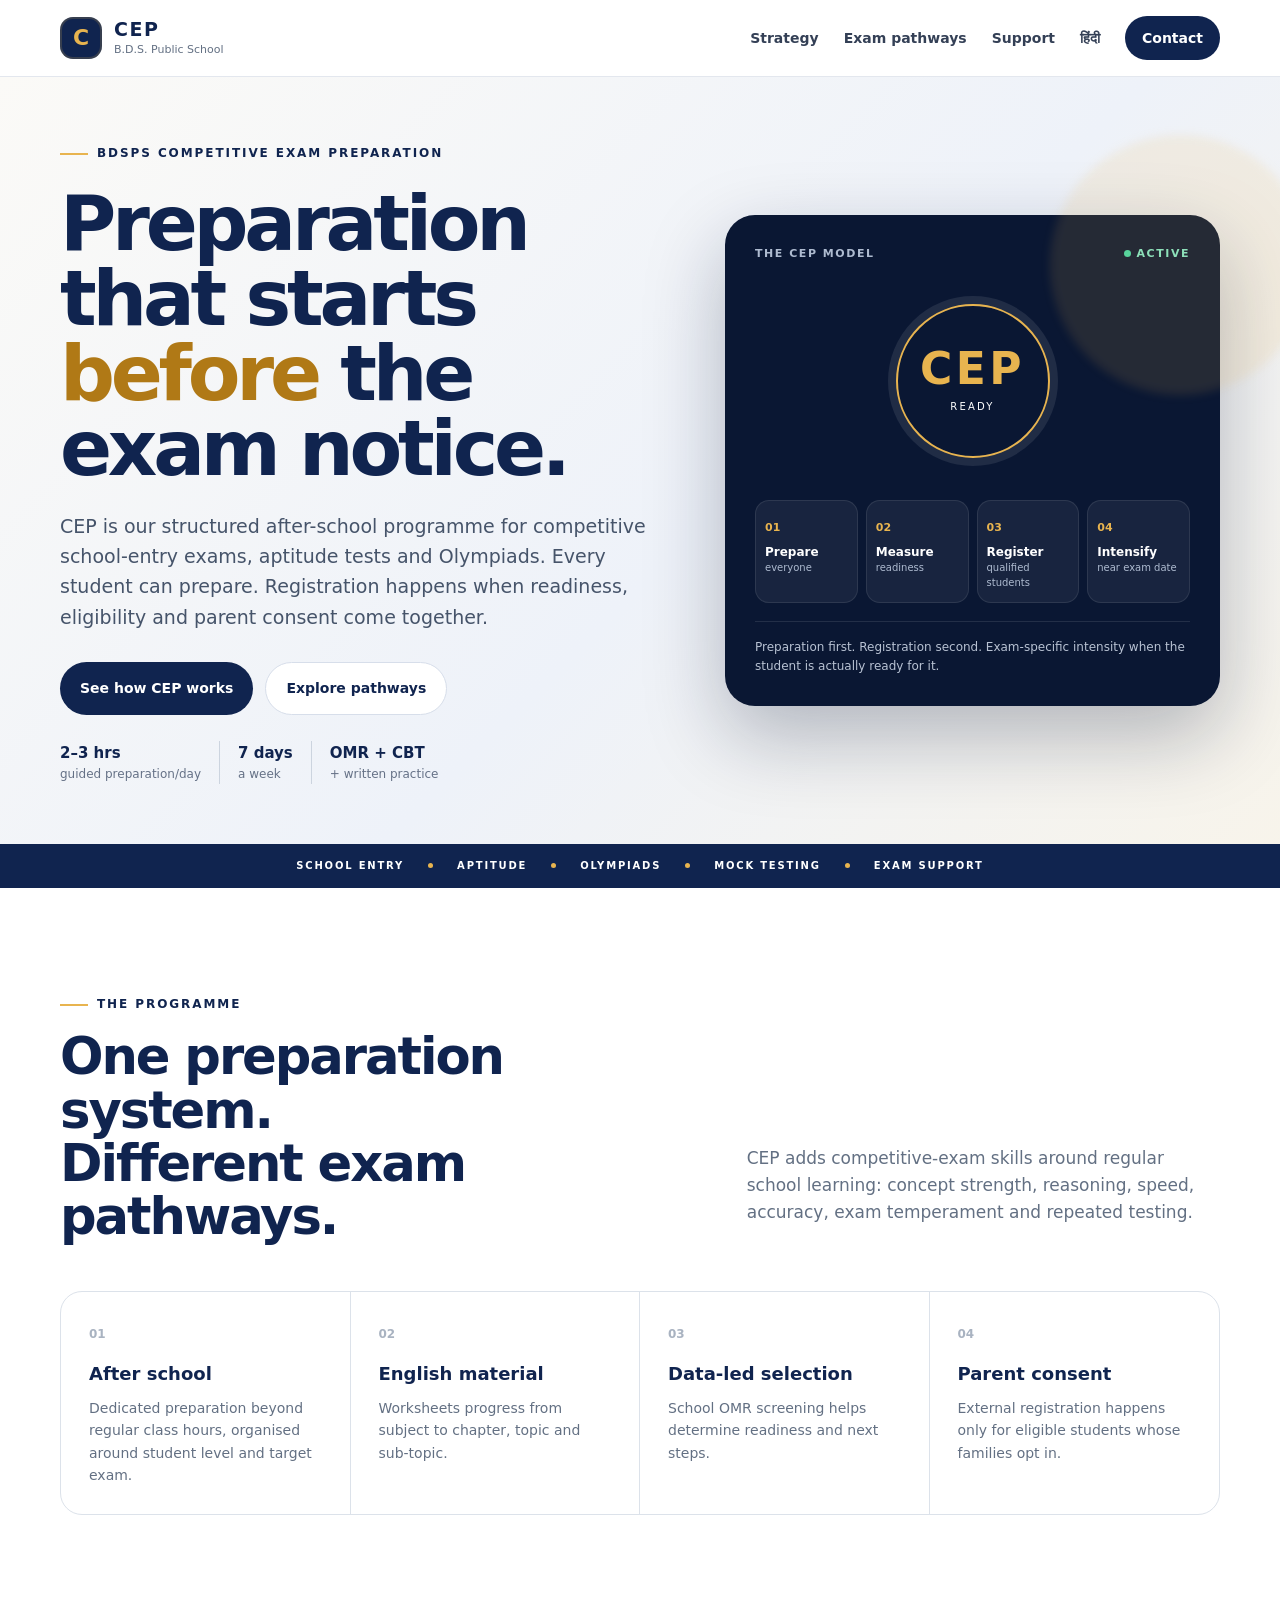
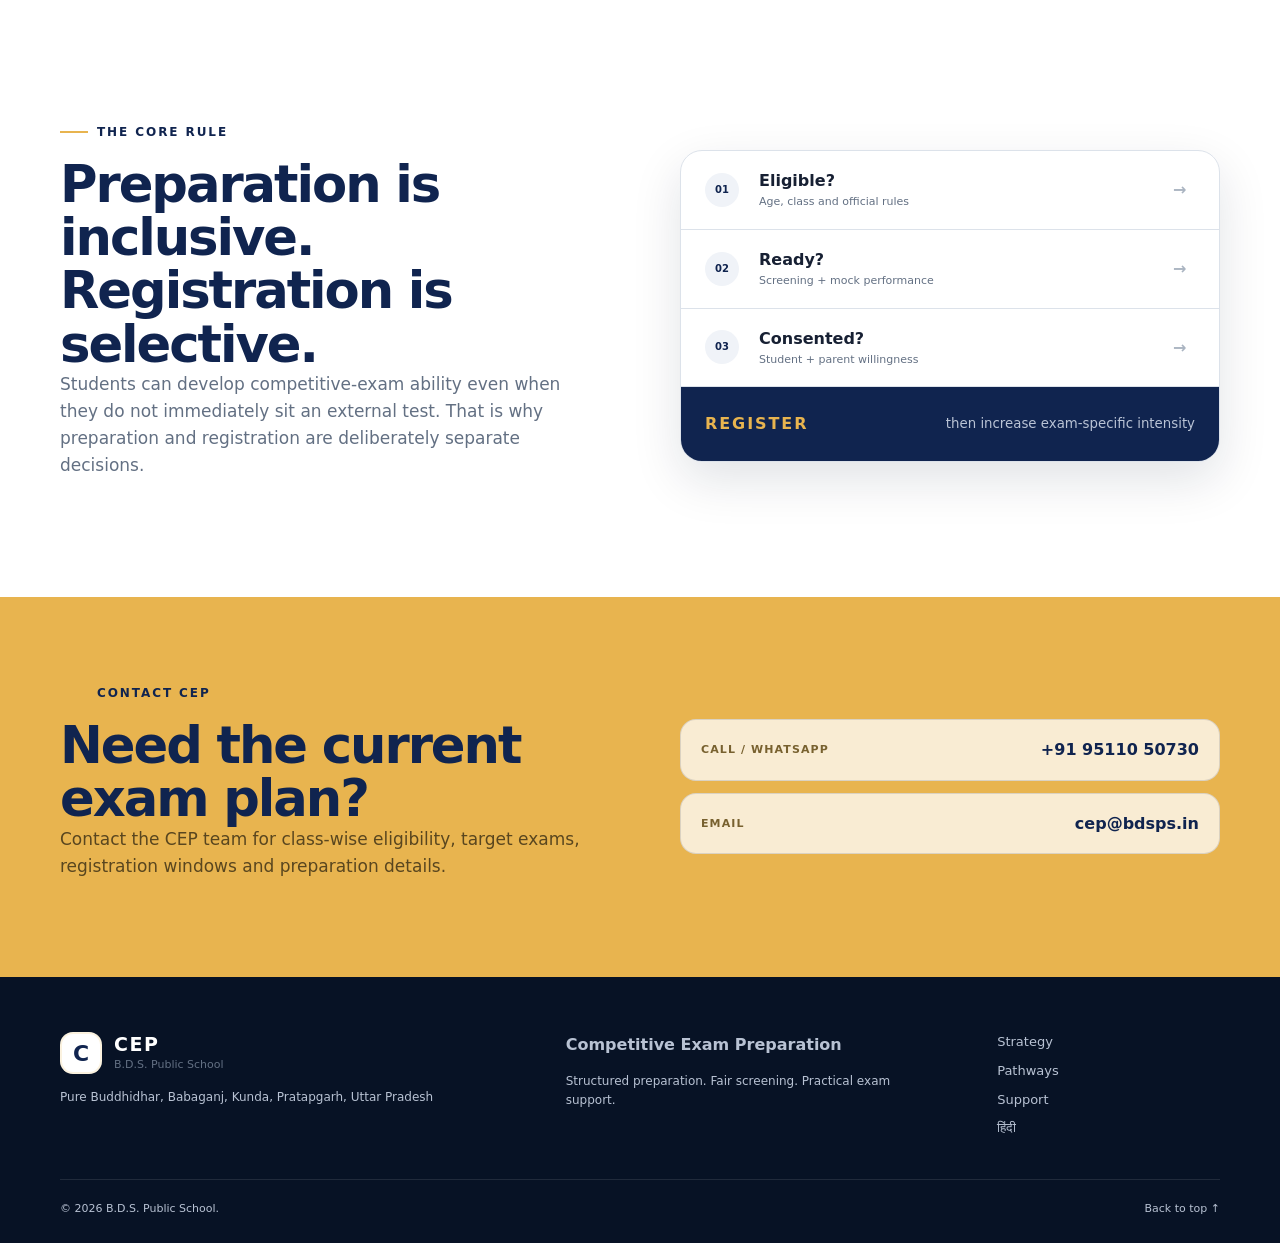
==== index.html @ 75f3b8fa "Add CEP home page" ====
<!doctype html><html lang="en"><head><meta charset="utf-8"><meta name="viewport" content="width=device-width,initial-scale=1"><meta name="theme-color" content="#10244f"><title>CEP | B.D.S. Public School</title><meta name="description" content="Competitive Exam Preparation at B.D.S. Public School: structured after-school preparation, readiness screening and exam support."><link rel="canonical" href="https://cep.bdsps.in/"><link rel="icon" href="favicon.svg" type="image/svg+xml"><link rel="stylesheet" href="styles.css"></head><body><a class="skip-link" href="#main">Skip to main content</a><header class="site-header" id="top"><div class="container nav-wrap"><a class="brand" href="index.html"><span class="brand-mark">C</span><span class="brand-copy"><strong>CEP</strong><small>B.D.S. Public School</small></span></a><button class="nav-toggle" aria-expanded="false" aria-controls="site-nav"><span></span><span></span><span></span></button><nav class="site-nav" id="site-nav"><a href="strategy.html">Strategy</a><a href="pathways.html">Exam pathways</a><a href="support.html">Support</a><a href="hindi.html">हिंदी</a><a class="nav-cta" href="#contact">Contact</a></nav></div></header><main id="main"><section class="hero"><div class="hero-grid container"><div class="hero-copy reveal"><div class="eyebrow">BDSPS COMPETITIVE EXAM PREPARATION</div><h1>Preparation that starts <em>before</em> the exam notice.</h1><p class="hero-lead">CEP is our structured after-school programme for competitive school-entry exams, aptitude tests and Olympiads. Every student can prepare. Registration happens when readiness, eligibility and parent consent come together.</p><div class="hero-actions"><a class="button primary" href="strategy.html">See how CEP works</a><a class="button secondary" href="pathways.html">Explore pathways</a></div><div class="trust-row"><span><b>2–3 hrs</b> guided preparation/day</span><span><b>7 days</b> a week</span><span><b>OMR + CBT</b> + written practice</span></div></div><div class="hero-panel reveal"><div class="panel-topline"><span>THE CEP MODEL</span><span class="live-dot">ACTIVE</span></div><div class="score-ring"><span>CEP</span><small>READY</small></div><div class="panel-flow"><div><span>01</span><p>Prepare<br><small>everyone</small></p></div><div><span>02</span><p>Measure<br><small>readiness</small></p></div><div><span>03</span><p>Register<br><small>qualified students</small></p></div><div><span>04</span><p>Intensify<br><small>near exam date</small></p></div></div><div class="panel-note">Preparation first. Registration second. Exam-specific intensity when the student is actually ready for it.</div></div></div><div class="hero-band"><span>SCHOOL ENTRY</span><i></i><span>APTITUDE</span><i></i><span>OLYMPIADS</span><i></i><span>MOCK TESTING</span><i></i><span>EXAM SUPPORT</span></div></section><section class="section intro"><div class="container split-heading reveal"><div><div class="section-kicker">THE PROGRAMME</div><h2>One preparation system.<br>Different exam pathways.</h2></div><p>CEP adds competitive-exam skills around regular school learning: concept strength, reasoning, speed, accuracy, exam temperament and repeated testing.</p></div><div class="container stats-grid reveal"><article><strong>01</strong><h3>After school</h3><p>Dedicated preparation beyond regular class hours, organised around student level and target exam.</p></article><article><strong>02</strong><h3>English material</h3><p>Worksheets progress from subject to chapter, topic and sub-topic.</p></article><article><strong>03</strong><h3>Data-led selection</h3><p>School OMR screening helps determine readiness and next steps.</p></article><article><strong>04</strong><h3>Parent consent</h3><p>External registration happens only for eligible students whose families opt in.</p></article></div></section><section class="section eligibility"><div class="container eligibility-grid"><div class="reveal"><div class="section-kicker">THE CORE RULE</div><h2>Preparation is inclusive.<br>Registration is selective.</h2><p>Students can develop competitive-exam ability even when they do not immediately sit an external test. That is why preparation and registration are deliberately separate decisions.</p></div><div class="decision-card reveal"><div class="decision-row"><span>01</span><p><b>Eligible?</b><small>Age, class and official rules</small></p><strong>→</strong></div><div class="decision-row"><span>02</span><p><b>Ready?</b><small>Screening + mock performance</small></p><strong>→</strong></div><div class="decision-row"><span>03</span><p><b>Consented?</b><small>Student + parent willingness</small></p><strong>→</strong></div><div class="decision-result"><span>REGISTER</span><small>then increase exam-specific intensity</small></div></div></div></section><section class="contact" id="contact"><div class="container contact-grid reveal"><div><div class="section-kicker">CONTACT CEP</div><h2>Need the current exam plan?</h2><p>Contact the CEP team for class-wise eligibility, target exams, registration windows and preparation details.</p></div><div class="contact-actions"><a href="tel:+919511050730"><span>Call / WhatsApp</span><strong>+91 95110 50730</strong></a><a href="mailto:cep@bdsps.in"><span>Email</span><strong>cep@bdsps.in</strong></a></div></div></section></main><footer class="site-footer"><div class="container footer-grid"><div><a class="brand footer-brand" href="index.html"><span class="brand-mark">C</span><span class="brand-copy"><strong>CEP</strong><small>B.D.S. Public School</small></span></a><p>Pure Buddhidhar, Babaganj, Kunda, Pratapgarh, Uttar Pradesh</p></div><div><strong>Competitive Exam Preparation</strong><p>Structured preparation. Fair screening. Practical exam support.</p></div><div class="footer-links"><a href="strategy.html">Strategy</a><a href="pathways.html">Pathways</a><a href="support.html">Support</a><a href="hindi.html">हिंदी</a></div></div><div class="container footer-bottom"><span>© <span id="year"></span> B.D.S. Public School.</span><a href="#top">Back to top ↑</a></div></footer><script src="script.js" defer></script></body></html>
---- styles.css ----
:root{--navy:#10244f;--navy2:#0a1733;--gold:#e8b44f;--cream:#f7f3ea;--ink:#172033;--muted:#637083;--line:#dce2ea;--white:#fff;--green:#2c8b67;--shadow:0 18px 50px rgba(10,23,51,.12);--radius:22px}*{box-sizing:border-box}html{scroll-behavior:smooth}body{margin:0;font-family:Inter,ui-sans-serif,system-ui,-apple-system,BlinkMacSystemFont,"Segoe UI",sans-serif;color:var(--ink);background:var(--white);line-height:1.6}a{color:inherit;text-decoration:none}button,input,textarea{font:inherit}.container{width:min(1160px,calc(100% - 40px));margin:auto}.narrow{width:min(860px,calc(100% - 40px));margin:auto}.skip-link{position:absolute;left:-999px;top:0;background:#fff;padding:10px;z-index:999}.skip-link:focus{left:10px;top:10px}.site-header{position:sticky;top:0;z-index:50;background:rgba(255,255,255,.93);backdrop-filter:blur(15px);border-bottom:1px solid rgba(220,226,234,.8)}.nav-wrap{min-height:76px;display:flex;align-items:center;justify-content:space-between;gap:24px}.brand{display:inline-flex;align-items:center;gap:12px}.brand-mark{display:grid;place-items:center;width:42px;height:42px;border-radius:13px;background:var(--navy);color:var(--gold);font-weight:900;font-size:22px;box-shadow:inset 0 0 0 2px rgba(232,180,79,.18)}.brand-copy{display:flex;flex-direction:column;line-height:1.05}.brand-copy strong{font-size:19px;letter-spacing:.08em;color:var(--navy)}.brand-copy small{font-size:11px;color:var(--muted);margin-top:4px}.site-nav{display:flex;align-items:center;gap:25px;font-size:14px;font-weight:700;color:#344056}.site-nav a{transition:.2s}.site-nav a:hover{color:var(--navy)}.nav-cta{background:var(--navy);color:#fff!important;padding:11px 17px;border-radius:999px}.nav-toggle{display:none;background:none;border:0;padding:10px}.nav-toggle span{display:block;width:25px;height:2px;background:var(--navy);margin:5px}.hero{background:linear-gradient(135deg,#fbfaf7 0%,#eef2f9 55%,#f8f4ea 100%);overflow:hidden}.hero-grid{display:grid;grid-template-columns:1.1fr .9fr;gap:60px;align-items:center;min-height:680px;padding-top:60px;padding-bottom:60px}.eyebrow,.section-kicker{display:inline-flex;align-items:center;gap:9px;font-size:12px;font-weight:900;letter-spacing:.16em;text-transform:uppercase;color:var(--navy)}.eyebrow:before,.section-kicker:before{content:"";width:28px;height:2px;background:var(--gold)}h1,h2,h3,p{margin-top:0}h1{font-size:clamp(48px,6vw,78px);line-height:.98;letter-spacing:-.055em;margin:22px 0 24px;max-width:760px;color:var(--navy)}h1 em{font-style:normal;color:#b07916}.hero-lead{font-size:19px;color:#46546a;max-width:680px}.hero-actions{display:flex;gap:12px;flex-wrap:wrap;margin:30px 0 26px}.button{display:inline-flex;align-items:center;justify-content:center;padding:14px 20px;border-radius:999px;font-weight:800;font-size:14px}.button.primary{background:var(--navy);color:#fff}.button.secondary{background:#fff;color:var(--navy);border:1px solid #d7deea}.trust-row{display:flex;flex-wrap:wrap;gap:18px;font-size:12px;color:#657186}.trust-row span{padding-right:18px;border-right:1px solid #ccd4df}.trust-row span:last-child{border:0}.trust-row b{display:block;color:var(--navy);font-size:15px}.hero-panel{background:var(--navy2);color:#fff;border-radius:30px;padding:30px;box-shadow:0 30px 80px rgba(10,23,51,.28);position:relative;isolation:isolate}.hero-panel:after{content:"";position:absolute;width:260px;height:260px;border-radius:50%;background:rgba(232,180,79,.12);filter:blur(5px);right:-90px;top:-80px;z-index:-1}.panel-topline{display:flex;justify-content:space-between;font-size:11px;letter-spacing:.14em;font-weight:800;color:#aebbd0}.live-dot{color:#8de0b9}.live-dot:before{content:"";display:inline-block;width:7px;height:7px;border-radius:50%;background:#58d39b;margin-right:6px}.score-ring{width:170px;height:170px;border-radius:50%;margin:34px auto;display:grid;place-items:center;align-content:center;border:10px solid rgba(255,255,255,.09);outline:2px solid var(--gold);outline-offset:-10px}.score-ring span{font-size:44px;font-weight:900;letter-spacing:.08em;color:var(--gold);line-height:1}.score-ring small{font-size:10px;letter-spacing:.22em;margin-top:8px}.panel-flow{display:grid;grid-template-columns:repeat(4,1fr);gap:8px}.panel-flow>div{background:rgba(255,255,255,.06);border:1px solid rgba(255,255,255,.09);border-radius:14px;padding:12px 9px}.panel-flow span{color:var(--gold);font-size:11px;font-weight:900}.panel-flow p{margin:6px 0 0;font-weight:800;font-size:12px;line-height:1.25}.panel-flow small{font-weight:500;color:#aebbd0}.panel-note{margin-top:18px;padding-top:16px;border-top:1px solid rgba(255,255,255,.1);color:#b8c2d3;font-size:12px}.hero-band{display:flex;justify-content:center;align-items:center;gap:24px;background:var(--navy);color:#fff;white-space:nowrap;overflow:hidden;padding:14px;font-size:10px;letter-spacing:.18em;font-weight:900}.hero-band i{width:5px;height:5px;border-radius:50%;background:var(--gold)}.section{padding:100px 0}.split-heading,.section-head{display:grid;grid-template-columns:1fr .78fr;gap:80px;align-items:end;margin-bottom:48px}.split-heading h2,.section-head h2,.practice h2,.eligibility h2,.hindi h2,.contact h2{font-size:clamp(38px,4vw,58px);line-height:1.04;letter-spacing:-.04em;color:var(--navy);margin:16px 0 0}.split-heading>p,.section-head>p{color:var(--muted);font-size:17px}.stats-grid{display:grid;grid-template-columns:repeat(4,1fr);border:1px solid var(--line);border-radius:var(--radius);overflow:hidden}.stats-grid article{padding:28px;border-right:1px solid var(--line)}.stats-grid article:last-child{border:0}.stats-grid strong{color:#a9b3c1;font-size:12px}.stats-grid h3{font-size:18px;margin:14px 0 8px;color:var(--navy)}.stats-grid p{font-size:14px;color:var(--muted);margin:0}.pathways{background:var(--cream)}.pathway-grid{display:grid;grid-template-columns:1.15fr 1fr 1fr;gap:18px}.pathway-card{background:#fff;border:1px solid #e2dfd7;border-radius:var(--radius);padding:30px;min-height:390px;display:flex;flex-direction:column}.pathway-card.featured{background:var(--navy);color:#fff;border-color:var(--navy)}.card-index{font-size:12px;font-weight:900;color:#a1aabd}.featured .card-index{color:#8ea0bf}.card-tag{font-size:10px;letter-spacing:.14em;font-weight:900;color:#a66e0d;margin-top:60px}.featured .card-tag{color:var(--gold)}.pathway-card h3{font-size:27px;line-height:1.08;margin:9px 0 14px;color:var(--navy)}.featured h3{color:#fff}.pathway-card p{font-size:14px;color:var(--muted)}.featured p{color:#bcc7da}.chip-row{display:flex;gap:7px;flex-wrap:wrap;margin-top:auto}.chip-row span{font-size:10px;font-weight:800;border:1px solid #dce2ea;padding:6px 9px;border-radius:999px}.featured .chip-row span{border-color:rgba(255,255,255,.16);color:#d7deea}.strategy{background:var(--navy2);color:#fff}.section-head.light h2{color:#fff}.section-head.light>p{color:#aebbd0}.strategy .section-kicker{color:#f3cb7c}.timeline{display:grid;grid-template-columns:repeat(2,1fr);gap:1px;background:rgba(255,255,255,.12);border:1px solid rgba(255,255,255,.12);border-radius:var(--radius);overflow:hidden}.timeline article{display:flex;gap:20px;padding:28px;background:var(--navy2)}.timeline .step{font-size:11px;color:var(--gold);font-weight:900}.timeline h3{font-size:18px;margin-bottom:7px}.timeline p{font-size:13px;color:#aebbd0;margin:0}.practice-grid,.eligibility-grid,.hindi-grid,.contact-grid{display:grid;grid-template-columns:1fr 1fr;gap:80px;align-items:center}.practice-copy>p,.eligibility-grid>div>p,.hindi-grid>div>p,.contact p{color:var(--muted);font-size:17px}.check-list{margin-top:30px;display:grid;gap:14px}.check-list>div{display:flex;gap:12px}.check-list>div>span{flex:0 0 30px;height:30px;border-radius:50%;background:#eaf5f0;color:var(--green);display:grid;place-items:center;font-weight:900}.check-list p{margin:0;line-height:1.35}.check-list small{display:block;color:var(--muted);font-size:12px;margin-top:3px}.schedule-card{background:var(--cream);border:1px solid #e2dfd7;border-radius:30px;padding:34px}.schedule-title{display:flex;justify-content:space-between;align-items:center;font-size:10px;font-weight:900;letter-spacing:.14em;color:#687386}.schedule-title b{font-size:22px;color:var(--navy)}.schedule-main{display:flex;align-items:end;gap:12px;margin:34px 0}.schedule-main strong{font-size:88px;letter-spacing:-.06em;line-height:.78;color:var(--navy)}.schedule-main span{font-size:19px;font-weight:800}.day-grid{display:grid;grid-template-columns:repeat(7,1fr);gap:7px}.day-grid span{height:38px;display:grid;place-items:center;background:#fff;border-radius:9px;font-size:11px;font-weight:900;color:var(--navy)}.schedule-meter{height:8px;background:#e4dfd3;border-radius:999px;margin:14px 0 22px;overflow:hidden}.schedule-meter i{display:block;width:88%;height:100%;background:var(--gold);border-radius:inherit}.schedule-card>p{font-size:13px;color:var(--muted)}.schedule-labels{display:flex;justify-content:space-between;font-size:9px;font-weight:900;color:#7b8594;text-transform:uppercase}.support{background:#f8fafc}.support-grid{display:grid;grid-template-columns:repeat(3,1fr);gap:15px}.support-grid article{background:#fff;border:1px solid var(--line);border-radius:18px;padding:25px}.support-icon{display:inline-grid;place-items:center;min-width:42px;height:34px;padding:0 9px;border-radius:9px;background:#edf1f7;color:var(--navy);font-size:10px;font-weight:900}.support-grid h3{font-size:17px;color:var(--navy);margin:18px 0 8px}.support-grid p{font-size:13px;color:var(--muted);margin:0}.fine-print{font-size:11px;color:#7b8594;margin:20px 0 0}.decision-card{border:1px solid var(--line);border-radius:var(--radius);overflow:hidden;box-shadow:var(--shadow)}.decision-row{display:grid;grid-template-columns:42px 1fr 22px;gap:12px;align-items:center;padding:20px 24px;border-bottom:1px solid var(--line)}.decision-row>span{width:34px;height:34px;display:grid;place-items:center;border-radius:50%;background:#f0f3f8;font-size:10px;font-weight:900;color:var(--navy)}.decision-row p{margin:0;line-height:1.25}.decision-row small{display:block;color:var(--muted);font-size:11px;margin-top:4px}.decision-row>strong{color:#aab4c1}.decision-result{background:var(--navy);color:#fff;padding:24px;display:flex;align-items:center;justify-content:space-between;gap:20px}.decision-result span{font-weight:900;color:var(--gold);letter-spacing:.12em}.decision-result small{color:#b9c3d5}.hindi{background:var(--cream)}.hindi .section-kicker{margin-bottom:35px}.hindi-grid{align-items:start}.hindi-points{display:grid;gap:14px}.hindi-points p{background:#fff;border:1px solid #e5e0d7;border-radius:14px;padding:16px;margin:0;font-size:14px;color:#596576}.faq-list{border-top:1px solid var(--line)}details{border-bottom:1px solid var(--line)}summary{list-style:none;cursor:pointer;padding:22px 36px 22px 0;font-weight:800;color:var(--navy);position:relative}summary::-webkit-details-marker{display:none}summary:after{content:"+";position:absolute;right:5px;font-size:22px;font-weight:400}details[open] summary:after{content:"–"}details p{color:var(--muted);font-size:14px;padding:0 40px 20px 0}.contact{background:var(--gold);padding:80px 0}.contact .section-kicker{color:var(--navy)}.contact p{color:#59461f}.contact-actions{display:grid;gap:12px}.contact-actions a{background:rgba(255,255,255,.75);border:1px solid rgba(16,36,79,.13);border-radius:16px;padding:17px 20px;display:flex;justify-content:space-between;gap:16px;align-items:center}.contact-actions span{font-size:11px;font-weight:900;text-transform:uppercase;letter-spacing:.1em;color:#78612f}.contact-actions strong{color:var(--navy)}.site-footer{background:#071225;color:#b8c2d3;padding:55px 0 25px}.footer-grid{display:grid;grid-template-columns:1.2fr 1fr .6fr;gap:60px}.footer-brand .brand-mark{background:#fff;color:var(--navy)}.footer-brand .brand-copy strong{color:#fff}.site-footer p{font-size:12px;margin-top:14px}.footer-links{display:grid;gap:8px;font-size:13px}.footer-bottom{display:flex;justify-content:space-between;gap:20px;border-top:1px solid rgba(255,255,255,.1);margin-top:40px;padding-top:20px;font-size:11px}.reveal{opacity:0;transform:translateY(18px);transition:opacity .65s ease,transform .65s ease}.reveal.visible{opacity:1;transform:none}@media(prefers-reduced-motion:reduce){html{scroll-behavior:auto}.reveal{opacity:1;transform:none;transition:none}}@media(max-width:900px){.site-nav{position:absolute;top:76px;left:0;right:0;background:#fff;border-bottom:1px solid var(--line);padding:18px 20px 22px;display:none;flex-direction:column;align-items:stretch}.site-nav.open{display:flex}.nav-toggle{display:block}.hero-grid,.split-heading,.section-head,.practice-grid,.eligibility-grid,.hindi-grid,.contact-grid{grid-template-columns:1fr;gap:35px}.hero-grid{min-height:auto;padding-top:75px}.hero-copy{order:1}.hero-panel{order:2}.stats-grid,.support-grid{grid-template-columns:repeat(2,1fr)}.stats-grid article:nth-child(2){border-right:0}.stats-grid article{border-bottom:1px solid var(--line)}.pathway-grid{grid-template-columns:1fr}.pathway-card{min-height:300px}.card-tag{margin-top:35px}.footer-grid{grid-template-columns:1fr 1fr}.footer-links{grid-column:1/-1}.section{padding:75px 0}}@media(max-width:580px){.container,.narrow{width:min(100% - 28px,1160px)}.hero-grid{padding-top:55px;padding-bottom:45px}h1{font-size:46px}.hero-lead{font-size:16px}.hero-panel{padding:22px;border-radius:22px}.panel-flow{grid-template-columns:repeat(2,1fr)}.hero-band{justify-content:flex-start}.section{padding:60px 0}.split-heading h2,.section-head h2,.practice h2,.eligibility h2,.hindi h2,.contact h2{font-size:38px}.stats-grid,.support-grid,.timeline{grid-template-columns:1fr}.stats-grid article{border-right:0}.schedule-main strong{font-size:70px}.contact-actions a{align-items:flex-start;flex-direction:column}.footer-grid{grid-template-columns:1fr;gap:30px}.footer-links{grid-column:auto}.footer-bottom{flex-direction:column}.decision-result{align-items:flex-start;flex-direction:column}.trust-row span{border:0}.site-header .brand-copy small{display:none}}
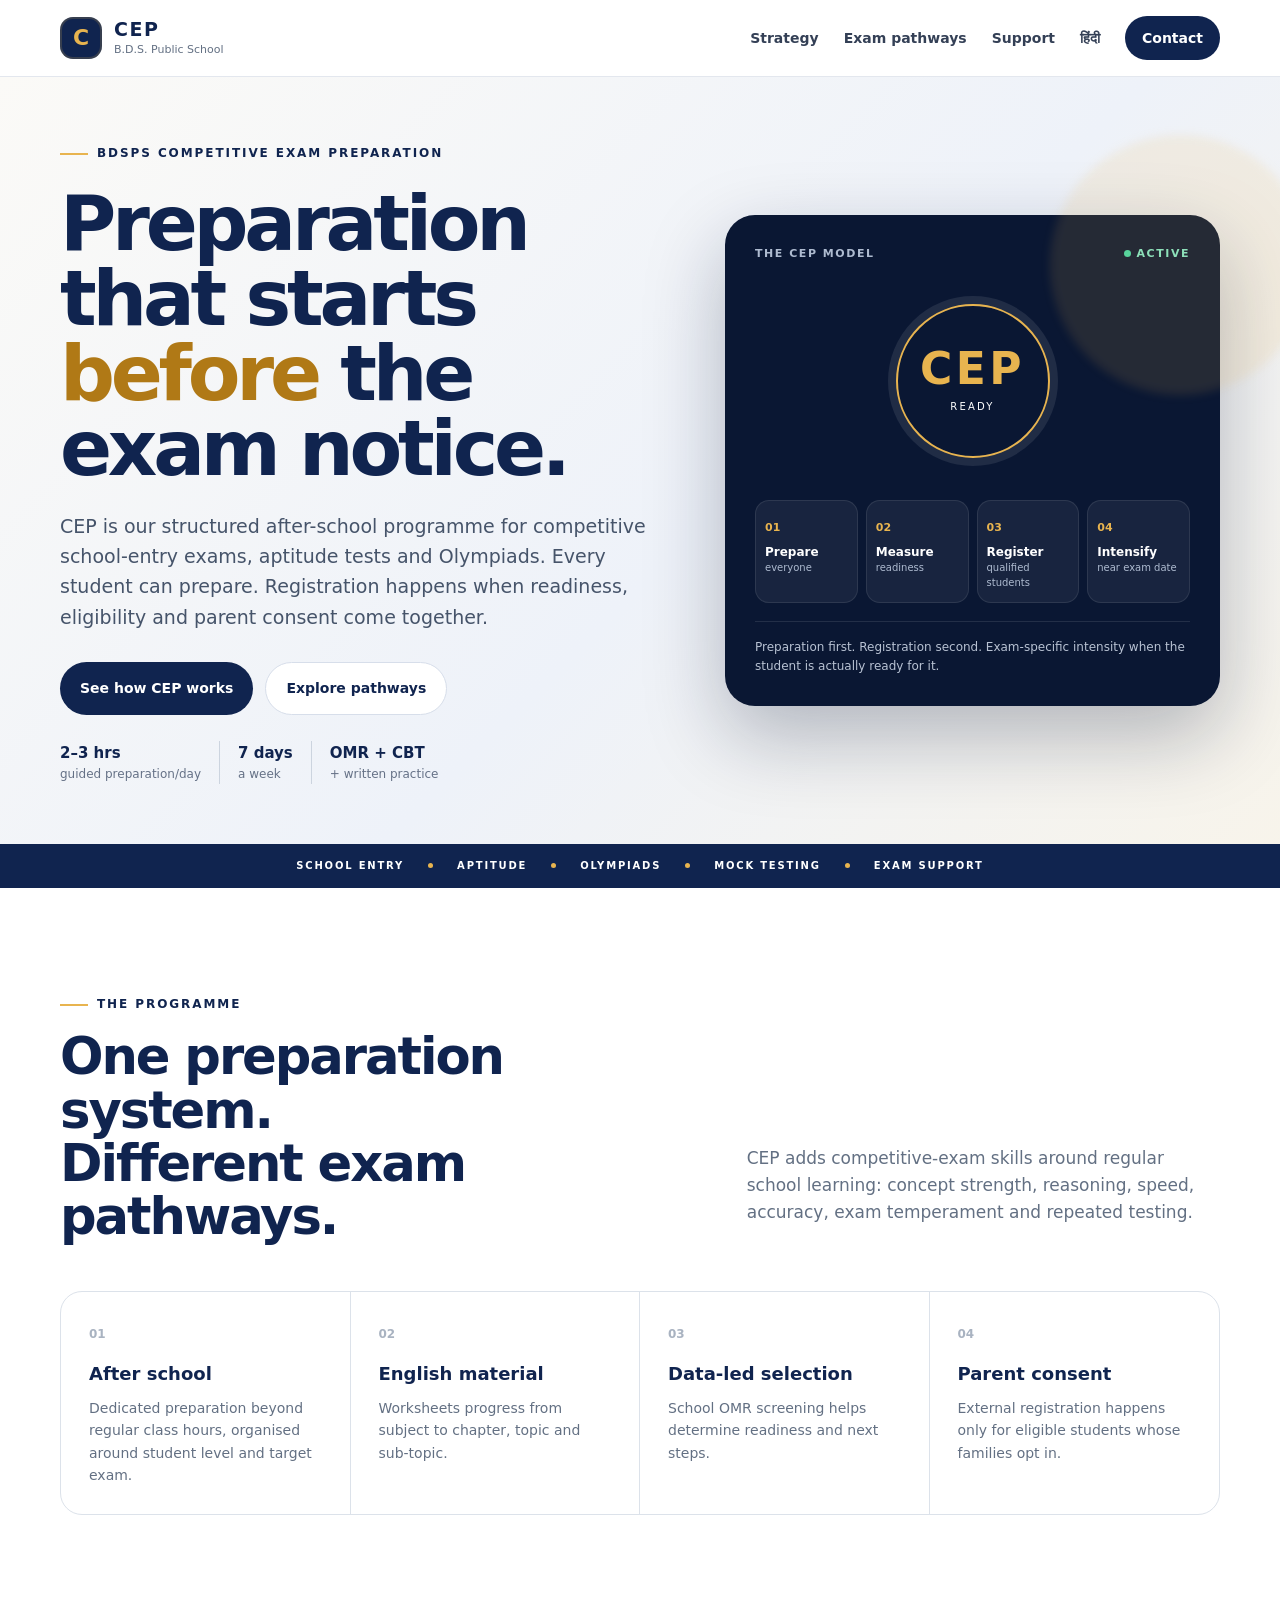
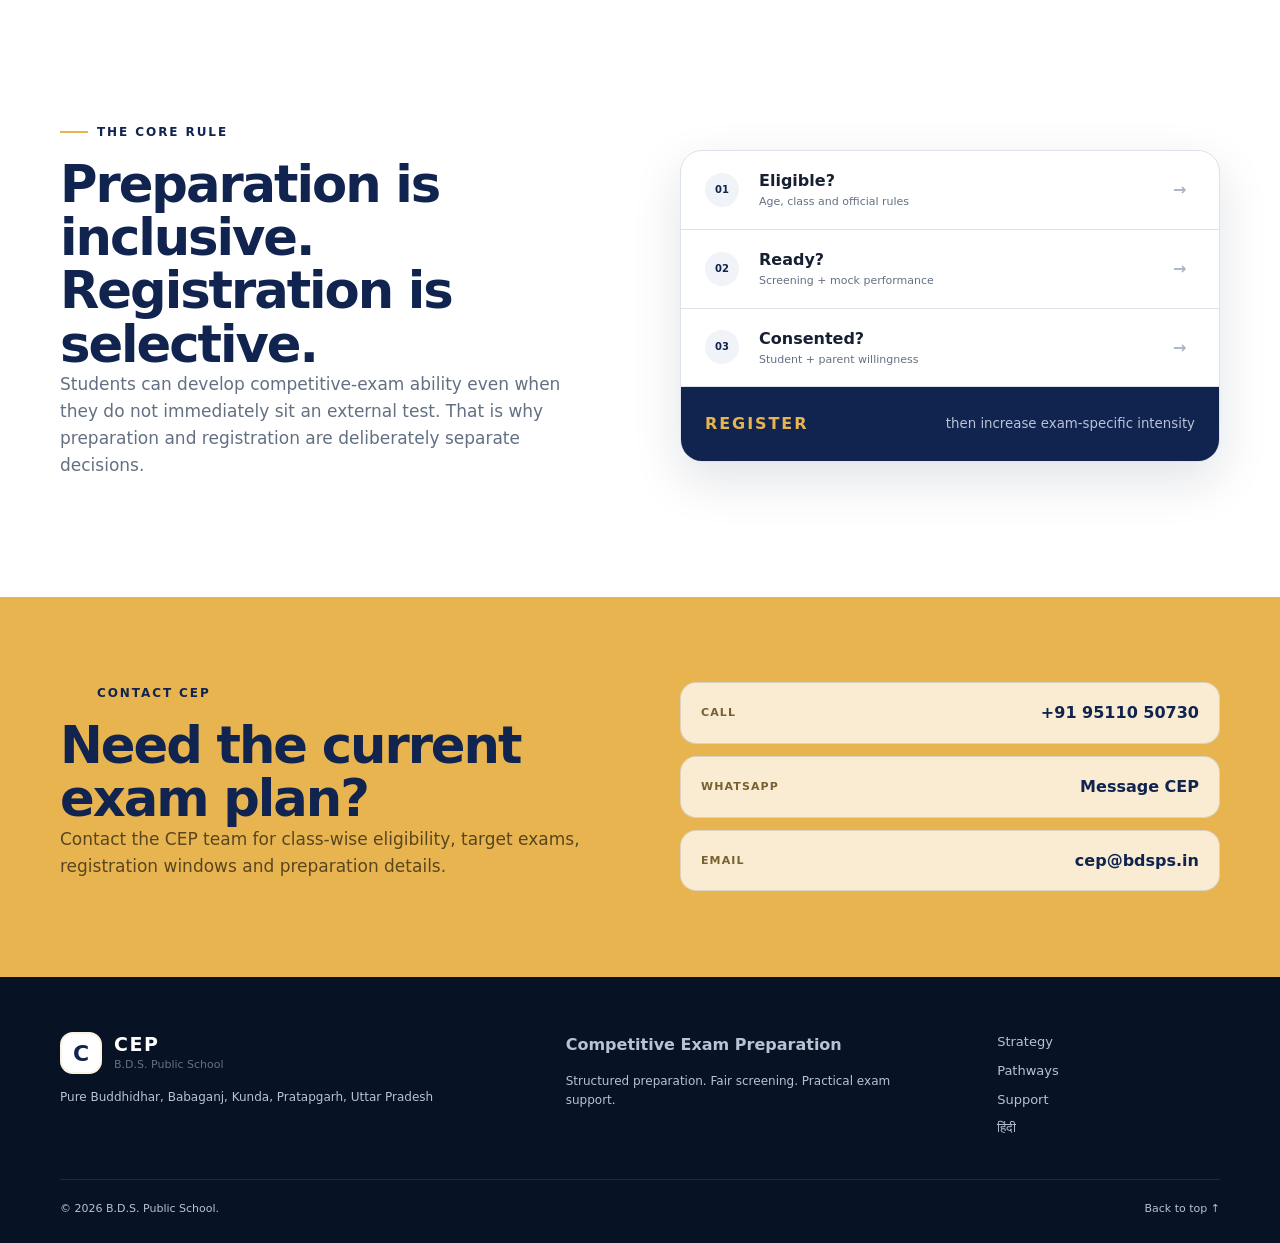
==== commit 7b34ef92: "Improve CEP metadata and social sharing" ====
--- a/index.html
+++ b/index.html
@@ -1 +1 @@
-<!doctype html><html lang="en"><head><meta charset="utf-8"><meta name="viewport" content="width=device-width,initial-scale=1"><meta name="theme-color" content="#10244f"><title>CEP | B.D.S. Public School</title><meta name="description" content="Competitive Exam Preparation at B.D.S. Public School: structured after-school preparation, readiness screening and exam support."><link rel="canonical" href="https://cep.bdsps.in/"><link rel="icon" href="favicon.svg" type="image/svg+xml"><link rel="stylesheet" href="styles.css"></head><body><a class="skip-link" href="#main">Skip to main content</a><header class="site-header" id="top"><div class="container nav-wrap"><a class="brand" href="index.html"><span class="brand-mark">C</span><span class="brand-copy"><strong>CEP</strong><small>B.D.S. Public School</small></span></a><button class="nav-toggle" aria-expanded="false" aria-controls="site-nav"><span></span><span></span><span></span></button><nav class="site-nav" id="site-nav"><a href="strategy.html">Strategy</a><a href="pathways.html">Exam pathways</a><a href="support.html">Support</a><a href="hindi.html">हिंदी</a><a class="nav-cta" href="#contact">Contact</a></nav></div></header><main id="main"><section class="hero"><div class="hero-grid container"><div class="hero-copy reveal"><div class="eyebrow">BDSPS COMPETITIVE EXAM PREPARATION</div><h1>Preparation that starts <em>before</em> the exam notice.</h1><p class="hero-lead">CEP is our structured after-school programme for competitive school-entry exams, aptitude tests and Olympiads. Every student can prepare. Registration happens when readiness, eligibility and parent consent come together.</p><div class="hero-actions"><a class="button primary" href="strategy.html">See how CEP works</a><a class="button secondary" href="pathways.html">Explore pathways</a></div><div class="trust-row"><span><b>2–3 hrs</b> guided preparation/day</span><span><b>7 days</b> a week</span><span><b>OMR + CBT</b> + written practice</span></div></div><div class="hero-panel reveal"><div class="panel-topline"><span>THE CEP MODEL</span><span class="live-dot">ACTIVE</span></div><div class="score-ring"><span>CEP</span><small>READY</small></div><div class="panel-flow"><div><span>01</span><p>Prepare<br><small>everyone</small></p></div><div><span>02</span><p>Measure<br><small>readiness</small></p></div><div><span>03</span><p>Register<br><small>qualified students</small></p></div><div><span>04</span><p>Intensify<br><small>near exam date</small></p></div></div><div class="panel-note">Preparation first. Registration second. Exam-specific intensity when the student is actually ready for it.</div></div></div><div class="hero-band"><span>SCHOOL ENTRY</span><i></i><span>APTITUDE</span><i></i><span>OLYMPIADS</span><i></i><span>MOCK TESTING</span><i></i><span>EXAM SUPPORT</span></div></section><section class="section intro"><div class="container split-heading reveal"><div><div class="section-kicker">THE PROGRAMME</div><h2>One preparation system.<br>Different exam pathways.</h2></div><p>CEP adds competitive-exam skills around regular school learning: concept strength, reasoning, speed, accuracy, exam temperament and repeated testing.</p></div><div class="container stats-grid reveal"><article><strong>01</strong><h3>After school</h3><p>Dedicated preparation beyond regular class hours, organised around student level and target exam.</p></article><article><strong>02</strong><h3>English material</h3><p>Worksheets progress from subject to chapter, topic and sub-topic.</p></article><article><strong>03</strong><h3>Data-led selection</h3><p>School OMR screening helps determine readiness and next steps.</p></article><article><strong>04</strong><h3>Parent consent</h3><p>External registration happens only for eligible students whose families opt in.</p></article></div></section><section class="section eligibility"><div class="container eligibility-grid"><div class="reveal"><div class="section-kicker">THE CORE RULE</div><h2>Preparation is inclusive.<br>Registration is selective.</h2><p>Students can develop competitive-exam ability even when they do not immediately sit an external test. That is why preparation and registration are deliberately separate decisions.</p></div><div class="decision-card reveal"><div class="decision-row"><span>01</span><p><b>Eligible?</b><small>Age, class and official rules</small></p><strong>→</strong></div><div class="decision-row"><span>02</span><p><b>Ready?</b><small>Screening + mock performance</small></p><strong>→</strong></div><div class="decision-row"><span>03</span><p><b>Consented?</b><small>Student + parent willingness</small></p><strong>→</strong></div><div class="decision-result"><span>REGISTER</span><small>then increase exam-specific intensity</small></div></div></div></section><section class="contact" id="contact"><div class="container contact-grid reveal"><div><div class="section-kicker">CONTACT CEP</div><h2>Need the current exam plan?</h2><p>Contact the CEP team for class-wise eligibility, target exams, registration windows and preparation details.</p></div><div class="contact-actions"><a href="tel:+919511050730"><span>Call / WhatsApp</span><strong>+91 95110 50730</strong></a><a href="mailto:cep@bdsps.in"><span>Email</span><strong>cep@bdsps.in</strong></a></div></div></section></main><footer class="site-footer"><div class="container footer-grid"><div><a class="brand footer-brand" href="index.html"><span class="brand-mark">C</span><span class="brand-copy"><strong>CEP</strong><small>B.D.S. Public School</small></span></a><p>Pure Buddhidhar, Babaganj, Kunda, Pratapgarh, Uttar Pradesh</p></div><div><strong>Competitive Exam Preparation</strong><p>Structured preparation. Fair screening. Practical exam support.</p></div><div class="footer-links"><a href="strategy.html">Strategy</a><a href="pathways.html">Pathways</a><a href="support.html">Support</a><a href="hindi.html">हिंदी</a></div></div><div class="container footer-bottom"><span>© <span id="year"></span> B.D.S. Public School.</span><a href="#top">Back to top ↑</a></div></footer><script src="script.js" defer></script></body></html>+<!doctype html><html lang="en"><head><meta charset="utf-8"><meta name="viewport" content="width=device-width,initial-scale=1"><meta name="theme-color" content="#10244f"><title>CEP | Competitive Exam Preparation | B.D.S. Public School</title><meta name="description" content="Competitive Exam Preparation at B.D.S. Public School: structured after-school preparation, readiness screening and exam support."><meta name="robots" content="index,follow"><link rel="canonical" href="https://cep.bdsps.in/"><link rel="icon" href="favicon.svg" type="image/svg+xml"><link rel="manifest" href="site.webmanifest"><link rel="stylesheet" href="styles.css"><meta property="og:type" content="website"><meta property="og:title" content="CEP | B.D.S. Public School"><meta property="og:description" content="Prepare every student. Register by readiness. Support them through the exam."><meta property="og:url" content="https://cep.bdsps.in/"><meta property="og:image" content="https://cep.bdsps.in/og-card.svg"><meta property="og:image:type" content="image/svg+xml"><meta name="twitter:card" content="summary_large_image"><script type="application/ld+json">{"@context":"https://schema.org","@type":"EducationalOrganization","name":"B.D.S. Public School - Competitive Exam Preparation","alternateName":"BDSPS CEP","url":"https://cep.bdsps.in/","email":"cep@bdsps.in","telephone":"+91-9511050730","address":{"@type":"PostalAddress","streetAddress":"Pure Buddhidhar, Babaganj","addressLocality":"Kunda","addressRegion":"Uttar Pradesh","addressCountry":"IN"}}</script></head><body><a class="skip-link" href="#main">Skip to main content</a><header class="site-header" id="top"><div class="container nav-wrap"><a class="brand" href="index.html"><span class="brand-mark">C</span><span class="brand-copy"><strong>CEP</strong><small>B.D.S. Public School</small></span></a><button class="nav-toggle" type="button" aria-label="Open navigation" aria-expanded="false" aria-controls="site-nav"><span></span><span></span><span></span></button><nav class="site-nav" id="site-nav" aria-label="Primary navigation"><a href="strategy.html">Strategy</a><a href="pathways.html">Exam pathways</a><a href="support.html">Support</a><a href="hindi.html">हिंदी</a><a class="nav-cta" href="#contact">Contact</a></nav></div></header><main id="main"><section class="hero"><div class="hero-grid container"><div class="hero-copy reveal"><div class="eyebrow">BDSPS COMPETITIVE EXAM PREPARATION</div><h1>Preparation that starts <em>before</em> the exam notice.</h1><p class="hero-lead">CEP is our structured after-school programme for competitive school-entry exams, aptitude tests and Olympiads. Every student can prepare. Registration happens when readiness, eligibility and parent consent come together.</p><div class="hero-actions"><a class="button primary" href="strategy.html">See how CEP works</a><a class="button secondary" href="pathways.html">Explore pathways</a></div><div class="trust-row"><span><b>2–3 hrs</b> guided preparation/day</span><span><b>7 days</b> a week</span><span><b>OMR + CBT</b> + written practice</span></div></div><div class="hero-panel reveal"><div class="panel-topline"><span>THE CEP MODEL</span><span class="live-dot">ACTIVE</span></div><div class="score-ring"><span>CEP</span><small>READY</small></div><div class="panel-flow"><div><span>01</span><p>Prepare<br><small>everyone</small></p></div><div><span>02</span><p>Measure<br><small>readiness</small></p></div><div><span>03</span><p>Register<br><small>qualified students</small></p></div><div><span>04</span><p>Intensify<br><small>near exam date</small></p></div></div><div class="panel-note">Preparation first. Registration second. Exam-specific intensity when the student is actually ready for it.</div></div></div><div class="hero-band"><span>SCHOOL ENTRY</span><i></i><span>APTITUDE</span><i></i><span>OLYMPIADS</span><i></i><span>MOCK TESTING</span><i></i><span>EXAM SUPPORT</span></div></section><section class="section intro"><div class="container split-heading reveal"><div><div class="section-kicker">THE PROGRAMME</div><h2>One preparation system.<br>Different exam pathways.</h2></div><p>CEP adds competitive-exam skills around regular school learning: concept strength, reasoning, speed, accuracy, exam temperament and repeated testing.</p></div><div class="container stats-grid reveal"><article><strong>01</strong><h3>After school</h3><p>Dedicated preparation beyond regular class hours, organised around student level and target exam.</p></article><article><strong>02</strong><h3>English material</h3><p>Worksheets progress from subject to chapter, topic and sub-topic.</p></article><article><strong>03</strong><h3>Data-led selection</h3><p>School OMR screening helps determine readiness and next steps.</p></article><article><strong>04</strong><h3>Parent consent</h3><p>External registration happens only for eligible students whose families opt in.</p></article></div></section><section class="section eligibility"><div class="container eligibility-grid"><div class="reveal"><div class="section-kicker">THE CORE RULE</div><h2>Preparation is inclusive.<br>Registration is selective.</h2><p>Students can develop competitive-exam ability even when they do not immediately sit an external test. That is why preparation and registration are deliberately separate decisions.</p></div><div class="decision-card reveal"><div class="decision-row"><span>01</span><p><b>Eligible?</b><small>Age, class and official rules</small></p><strong>→</strong></div><div class="decision-row"><span>02</span><p><b>Ready?</b><small>Screening + mock performance</small></p><strong>→</strong></div><div class="decision-row"><span>03</span><p><b>Consented?</b><small>Student + parent willingness</small></p><strong>→</strong></div><div class="decision-result"><span>REGISTER</span><small>then increase exam-specific intensity</small></div></div></div></section><section class="contact" id="contact"><div class="container contact-grid reveal"><div><div class="section-kicker">CONTACT CEP</div><h2>Need the current exam plan?</h2><p>Contact the CEP team for class-wise eligibility, target exams, registration windows and preparation details.</p></div><div class="contact-actions"><a href="tel:+919511050730"><span>Call</span><strong>+91 95110 50730</strong></a><a href="https://wa.me/919511050730"><span>WhatsApp</span><strong>Message CEP</strong></a><a href="mailto:cep@bdsps.in"><span>Email</span><strong>cep@bdsps.in</strong></a></div></div></section></main><footer class="site-footer"><div class="container footer-grid"><div><a class="brand footer-brand" href="index.html"><span class="brand-mark">C</span><span class="brand-copy"><strong>CEP</strong><small>B.D.S. Public School</small></span></a><p>Pure Buddhidhar, Babaganj, Kunda, Pratapgarh, Uttar Pradesh</p></div><div><strong>Competitive Exam Preparation</strong><p>Structured preparation. Fair screening. Practical exam support.</p></div><div class="footer-links"><a href="strategy.html">Strategy</a><a href="pathways.html">Pathways</a><a href="support.html">Support</a><a href="hindi.html">हिंदी</a></div></div><div class="container footer-bottom"><span>© <span id="year"></span> B.D.S. Public School.</span><a href="#top">Back to top ↑</a></div></footer><script src="script.js" defer></script></body></html>
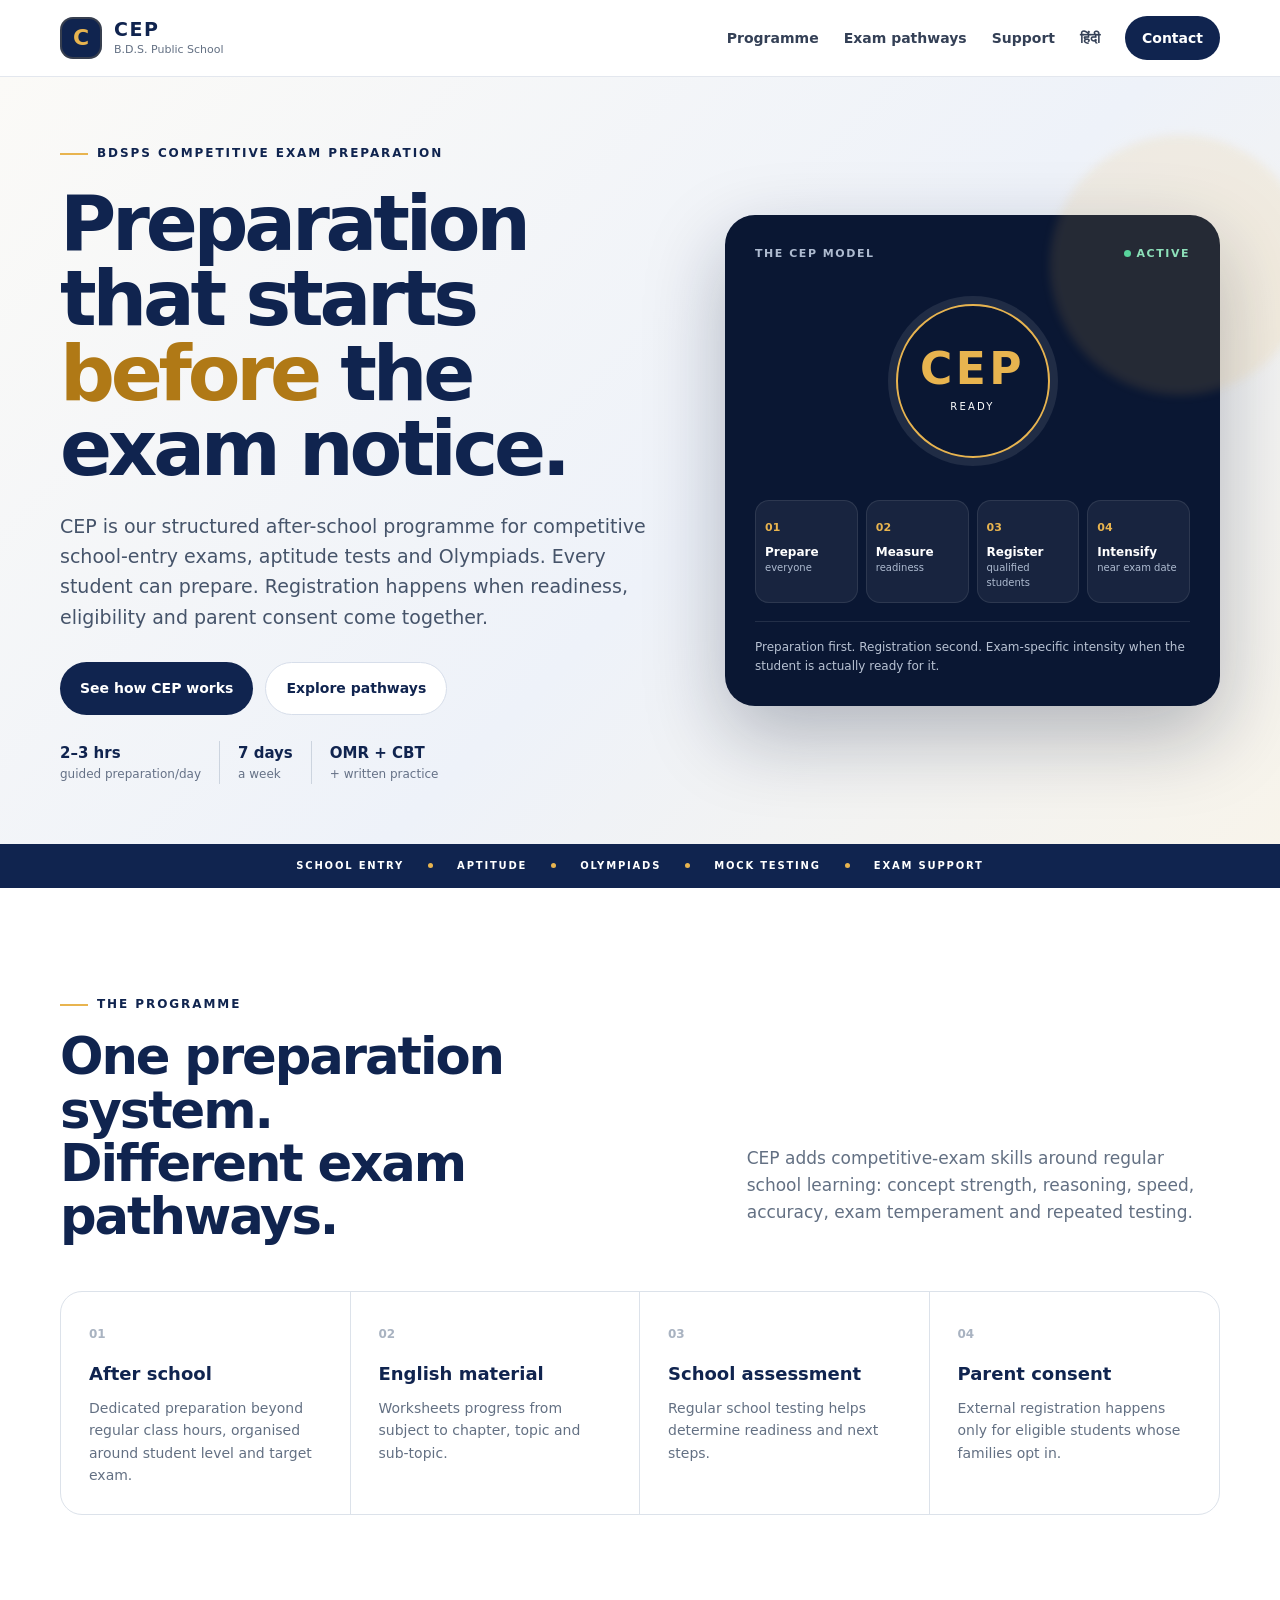
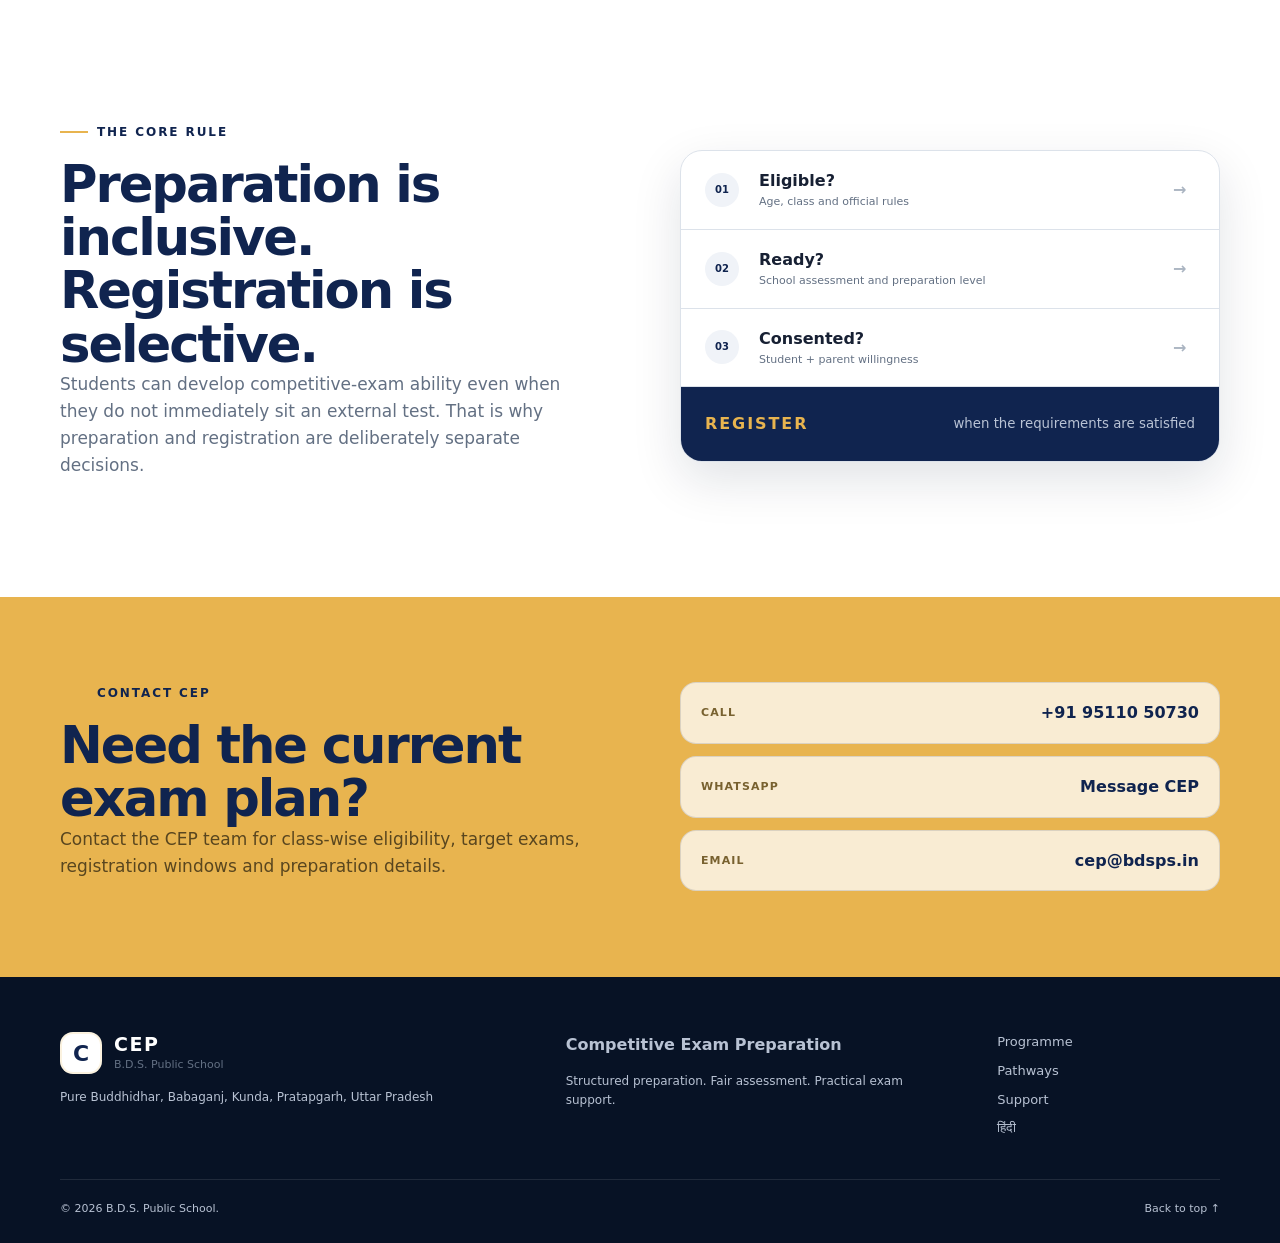
==== commit 96220235: "Remove internal strategy framing from public home page" ====
--- a/index.html
+++ b/index.html
@@ -1 +1 @@
-<!doctype html><html lang="en"><head><meta charset="utf-8"><meta name="viewport" content="width=device-width,initial-scale=1"><meta name="theme-color" content="#10244f"><title>CEP | Competitive Exam Preparation | B.D.S. Public School</title><meta name="description" content="Competitive Exam Preparation at B.D.S. Public School: structured after-school preparation, readiness screening and exam support."><meta name="robots" content="index,follow"><link rel="canonical" href="https://cep.bdsps.in/"><link rel="icon" href="favicon.svg" type="image/svg+xml"><link rel="manifest" href="site.webmanifest"><link rel="stylesheet" href="styles.css"><meta property="og:type" content="website"><meta property="og:title" content="CEP | B.D.S. Public School"><meta property="og:description" content="Prepare every student. Register by readiness. Support them through the exam."><meta property="og:url" content="https://cep.bdsps.in/"><meta property="og:image" content="https://cep.bdsps.in/og-card.svg"><meta property="og:image:type" content="image/svg+xml"><meta name="twitter:card" content="summary_large_image"><script type="application/ld+json">{"@context":"https://schema.org","@type":"EducationalOrganization","name":"B.D.S. Public School - Competitive Exam Preparation","alternateName":"BDSPS CEP","url":"https://cep.bdsps.in/","email":"cep@bdsps.in","telephone":"+91-9511050730","address":{"@type":"PostalAddress","streetAddress":"Pure Buddhidhar, Babaganj","addressLocality":"Kunda","addressRegion":"Uttar Pradesh","addressCountry":"IN"}}</script></head><body><a class="skip-link" href="#main">Skip to main content</a><header class="site-header" id="top"><div class="container nav-wrap"><a class="brand" href="index.html"><span class="brand-mark">C</span><span class="brand-copy"><strong>CEP</strong><small>B.D.S. Public School</small></span></a><button class="nav-toggle" type="button" aria-label="Open navigation" aria-expanded="false" aria-controls="site-nav"><span></span><span></span><span></span></button><nav class="site-nav" id="site-nav" aria-label="Primary navigation"><a href="strategy.html">Strategy</a><a href="pathways.html">Exam pathways</a><a href="support.html">Support</a><a href="hindi.html">हिंदी</a><a class="nav-cta" href="#contact">Contact</a></nav></div></header><main id="main"><section class="hero"><div class="hero-grid container"><div class="hero-copy reveal"><div class="eyebrow">BDSPS COMPETITIVE EXAM PREPARATION</div><h1>Preparation that starts <em>before</em> the exam notice.</h1><p class="hero-lead">CEP is our structured after-school programme for competitive school-entry exams, aptitude tests and Olympiads. Every student can prepare. Registration happens when readiness, eligibility and parent consent come together.</p><div class="hero-actions"><a class="button primary" href="strategy.html">See how CEP works</a><a class="button secondary" href="pathways.html">Explore pathways</a></div><div class="trust-row"><span><b>2–3 hrs</b> guided preparation/day</span><span><b>7 days</b> a week</span><span><b>OMR + CBT</b> + written practice</span></div></div><div class="hero-panel reveal"><div class="panel-topline"><span>THE CEP MODEL</span><span class="live-dot">ACTIVE</span></div><div class="score-ring"><span>CEP</span><small>READY</small></div><div class="panel-flow"><div><span>01</span><p>Prepare<br><small>everyone</small></p></div><div><span>02</span><p>Measure<br><small>readiness</small></p></div><div><span>03</span><p>Register<br><small>qualified students</small></p></div><div><span>04</span><p>Intensify<br><small>near exam date</small></p></div></div><div class="panel-note">Preparation first. Registration second. Exam-specific intensity when the student is actually ready for it.</div></div></div><div class="hero-band"><span>SCHOOL ENTRY</span><i></i><span>APTITUDE</span><i></i><span>OLYMPIADS</span><i></i><span>MOCK TESTING</span><i></i><span>EXAM SUPPORT</span></div></section><section class="section intro"><div class="container split-heading reveal"><div><div class="section-kicker">THE PROGRAMME</div><h2>One preparation system.<br>Different exam pathways.</h2></div><p>CEP adds competitive-exam skills around regular school learning: concept strength, reasoning, speed, accuracy, exam temperament and repeated testing.</p></div><div class="container stats-grid reveal"><article><strong>01</strong><h3>After school</h3><p>Dedicated preparation beyond regular class hours, organised around student level and target exam.</p></article><article><strong>02</strong><h3>English material</h3><p>Worksheets progress from subject to chapter, topic and sub-topic.</p></article><article><strong>03</strong><h3>Data-led selection</h3><p>School OMR screening helps determine readiness and next steps.</p></article><article><strong>04</strong><h3>Parent consent</h3><p>External registration happens only for eligible students whose families opt in.</p></article></div></section><section class="section eligibility"><div class="container eligibility-grid"><div class="reveal"><div class="section-kicker">THE CORE RULE</div><h2>Preparation is inclusive.<br>Registration is selective.</h2><p>Students can develop competitive-exam ability even when they do not immediately sit an external test. That is why preparation and registration are deliberately separate decisions.</p></div><div class="decision-card reveal"><div class="decision-row"><span>01</span><p><b>Eligible?</b><small>Age, class and official rules</small></p><strong>→</strong></div><div class="decision-row"><span>02</span><p><b>Ready?</b><small>Screening + mock performance</small></p><strong>→</strong></div><div class="decision-row"><span>03</span><p><b>Consented?</b><small>Student + parent willingness</small></p><strong>→</strong></div><div class="decision-result"><span>REGISTER</span><small>then increase exam-specific intensity</small></div></div></div></section><section class="contact" id="contact"><div class="container contact-grid reveal"><div><div class="section-kicker">CONTACT CEP</div><h2>Need the current exam plan?</h2><p>Contact the CEP team for class-wise eligibility, target exams, registration windows and preparation details.</p></div><div class="contact-actions"><a href="tel:+919511050730"><span>Call</span><strong>+91 95110 50730</strong></a><a href="https://wa.me/919511050730"><span>WhatsApp</span><strong>Message CEP</strong></a><a href="mailto:cep@bdsps.in"><span>Email</span><strong>cep@bdsps.in</strong></a></div></div></section></main><footer class="site-footer"><div class="container footer-grid"><div><a class="brand footer-brand" href="index.html"><span class="brand-mark">C</span><span class="brand-copy"><strong>CEP</strong><small>B.D.S. Public School</small></span></a><p>Pure Buddhidhar, Babaganj, Kunda, Pratapgarh, Uttar Pradesh</p></div><div><strong>Competitive Exam Preparation</strong><p>Structured preparation. Fair screening. Practical exam support.</p></div><div class="footer-links"><a href="strategy.html">Strategy</a><a href="pathways.html">Pathways</a><a href="support.html">Support</a><a href="hindi.html">हिंदी</a></div></div><div class="container footer-bottom"><span>© <span id="year"></span> B.D.S. Public School.</span><a href="#top">Back to top ↑</a></div></footer><script src="script.js" defer></script></body></html>+<!doctype html><html lang="en"><head><meta charset="utf-8"><meta name="viewport" content="width=device-width,initial-scale=1"><meta name="theme-color" content="#10244f"><title>CEP | Competitive Exam Preparation | B.D.S. Public School</title><meta name="description" content="Competitive Exam Preparation at B.D.S. Public School: structured after-school preparation, readiness screening and exam support."><meta name="robots" content="index,follow"><link rel="canonical" href="https://cep.bdsps.in/"><link rel="icon" href="favicon.svg" type="image/svg+xml"><link rel="manifest" href="site.webmanifest"><link rel="stylesheet" href="styles.css"><meta property="og:type" content="website"><meta property="og:title" content="CEP | B.D.S. Public School"><meta property="og:description" content="Prepare every student. Register by readiness. Support them through the exam."><meta property="og:url" content="https://cep.bdsps.in/"><meta property="og:image" content="https://cep.bdsps.in/og-card.svg"><meta property="og:image:type" content="image/svg+xml"><meta name="twitter:card" content="summary_large_image"><script type="application/ld+json">{"@context":"https://schema.org","@type":"EducationalOrganization","name":"B.D.S. Public School - Competitive Exam Preparation","alternateName":"BDSPS CEP","url":"https://cep.bdsps.in/","email":"cep@bdsps.in","telephone":"+91-9511050730","address":{"@type":"PostalAddress","streetAddress":"Pure Buddhidhar, Babaganj","addressLocality":"Kunda","addressRegion":"Uttar Pradesh","addressCountry":"IN"}}</script></head><body><a class="skip-link" href="#main">Skip to main content</a><header class="site-header" id="top"><div class="container nav-wrap"><a class="brand" href="index.html"><span class="brand-mark">C</span><span class="brand-copy"><strong>CEP</strong><small>B.D.S. Public School</small></span></a><button class="nav-toggle" type="button" aria-label="Open navigation" aria-expanded="false" aria-controls="site-nav"><span></span><span></span><span></span></button><nav class="site-nav" id="site-nav" aria-label="Primary navigation"><a href="programme.html">Programme</a><a href="pathways.html">Exam pathways</a><a href="support.html">Support</a><a href="hindi.html">हिंदी</a><a class="nav-cta" href="#contact">Contact</a></nav></div></header><main id="main"><section class="hero"><div class="hero-grid container"><div class="hero-copy reveal"><div class="eyebrow">BDSPS COMPETITIVE EXAM PREPARATION</div><h1>Preparation that starts <em>before</em> the exam notice.</h1><p class="hero-lead">CEP is our structured after-school programme for competitive school-entry exams, aptitude tests and Olympiads. Every student can prepare. Registration happens when readiness, eligibility and parent consent come together.</p><div class="hero-actions"><a class="button primary" href="programme.html">See how CEP works</a><a class="button secondary" href="pathways.html">Explore pathways</a></div><div class="trust-row"><span><b>2–3 hrs</b> guided preparation/day</span><span><b>7 days</b> a week</span><span><b>OMR + CBT</b> + written practice</span></div></div><div class="hero-panel reveal"><div class="panel-topline"><span>THE CEP MODEL</span><span class="live-dot">ACTIVE</span></div><div class="score-ring"><span>CEP</span><small>READY</small></div><div class="panel-flow"><div><span>01</span><p>Prepare<br><small>everyone</small></p></div><div><span>02</span><p>Measure<br><small>readiness</small></p></div><div><span>03</span><p>Register<br><small>qualified students</small></p></div><div><span>04</span><p>Intensify<br><small>near exam date</small></p></div></div><div class="panel-note">Preparation first. Registration second. Exam-specific intensity when the student is actually ready for it.</div></div></div><div class="hero-band"><span>SCHOOL ENTRY</span><i></i><span>APTITUDE</span><i></i><span>OLYMPIADS</span><i></i><span>MOCK TESTING</span><i></i><span>EXAM SUPPORT</span></div></section><section class="section intro"><div class="container split-heading reveal"><div><div class="section-kicker">THE PROGRAMME</div><h2>One preparation system.<br>Different exam pathways.</h2></div><p>CEP adds competitive-exam skills around regular school learning: concept strength, reasoning, speed, accuracy, exam temperament and repeated testing.</p></div><div class="container stats-grid reveal"><article><strong>01</strong><h3>After school</h3><p>Dedicated preparation beyond regular class hours, organised around student level and target exam.</p></article><article><strong>02</strong><h3>English material</h3><p>Worksheets progress from subject to chapter, topic and sub-topic.</p></article><article><strong>03</strong><h3>School assessment</h3><p>Regular school testing helps determine readiness and next steps.</p></article><article><strong>04</strong><h3>Parent consent</h3><p>External registration happens only for eligible students whose families opt in.</p></article></div></section><section class="section eligibility"><div class="container eligibility-grid"><div class="reveal"><div class="section-kicker">THE CORE RULE</div><h2>Preparation is inclusive.<br>Registration is selective.</h2><p>Students can develop competitive-exam ability even when they do not immediately sit an external test. That is why preparation and registration are deliberately separate decisions.</p></div><div class="decision-card reveal"><div class="decision-row"><span>01</span><p><b>Eligible?</b><small>Age, class and official rules</small></p><strong>→</strong></div><div class="decision-row"><span>02</span><p><b>Ready?</b><small>School assessment and preparation level</small></p><strong>→</strong></div><div class="decision-row"><span>03</span><p><b>Consented?</b><small>Student + parent willingness</small></p><strong>→</strong></div><div class="decision-result"><span>REGISTER</span><small>when the requirements are satisfied</small></div></div></div></section><section class="contact" id="contact"><div class="container contact-grid reveal"><div><div class="section-kicker">CONTACT CEP</div><h2>Need the current exam plan?</h2><p>Contact the CEP team for class-wise eligibility, target exams, registration windows and preparation details.</p></div><div class="contact-actions"><a href="tel:+919511050730"><span>Call</span><strong>+91 95110 50730</strong></a><a href="https://wa.me/919511050730"><span>WhatsApp</span><strong>Message CEP</strong></a><a href="mailto:cep@bdsps.in"><span>Email</span><strong>cep@bdsps.in</strong></a></div></div></section></main><footer class="site-footer"><div class="container footer-grid"><div><a class="brand footer-brand" href="index.html"><span class="brand-mark">C</span><span class="brand-copy"><strong>CEP</strong><small>B.D.S. Public School</small></span></a><p>Pure Buddhidhar, Babaganj, Kunda, Pratapgarh, Uttar Pradesh</p></div><div><strong>Competitive Exam Preparation</strong><p>Structured preparation. Fair assessment. Practical exam support.</p></div><div class="footer-links"><a href="programme.html">Programme</a><a href="pathways.html">Pathways</a><a href="support.html">Support</a><a href="hindi.html">हिंदी</a></div></div><div class="container footer-bottom"><span>© <span id="year"></span> B.D.S. Public School.</span><a href="#top">Back to top ↑</a></div></footer><script src="script.js" defer></script></body></html>
